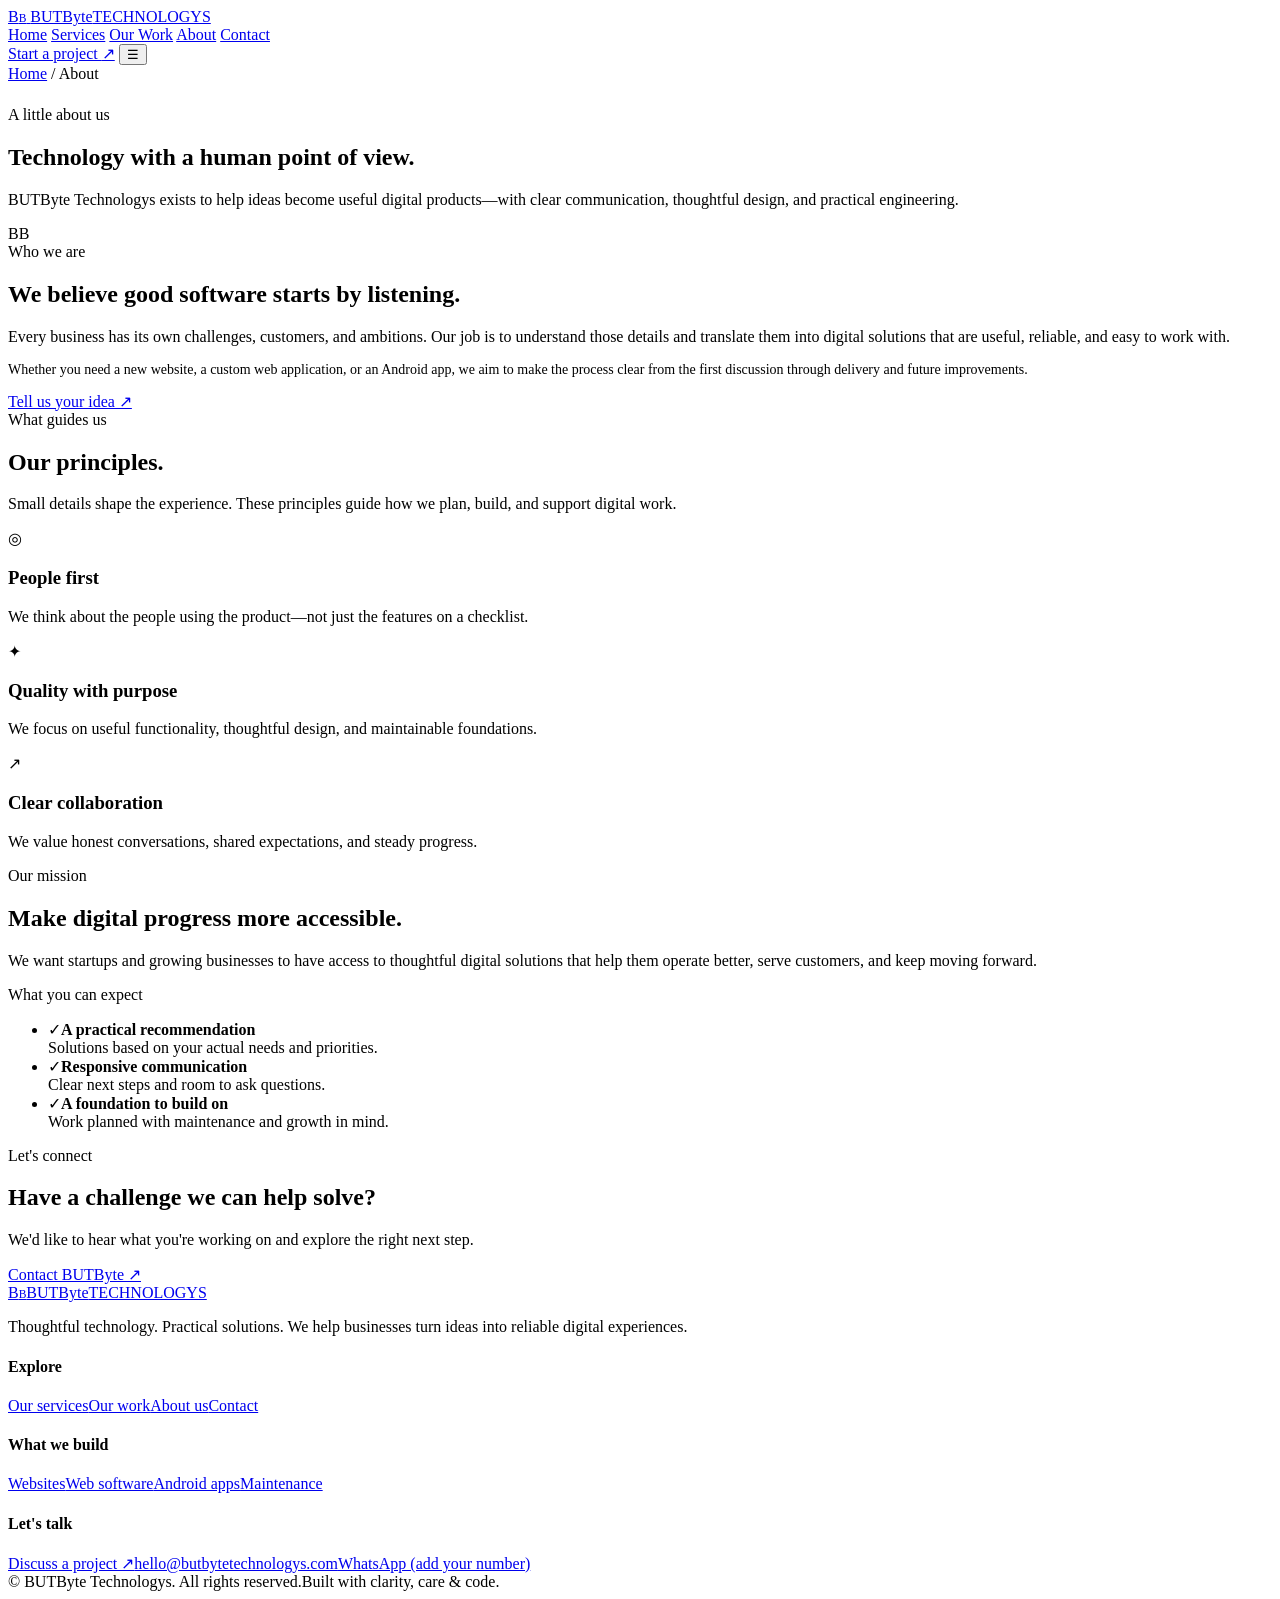
==== about.html @ 34d6089d "Add files via upload" ====
<!doctype html>
<html lang="en">
<head>
  <meta charset="utf-8">
  <meta name="viewport" content="width=device-width, initial-scale=1">
  <meta name="theme-color" content="#080d18">
  <meta name="description" content="Learn about BUTByte Technologys, a digital solutions startup focused on websites, web software, and Android apps.">
  <title>About us | BUTByte Technologys</title>
  <link rel="stylesheet" href="assets/style.css">
</head>
<body>

<div class="nav-wrap">
  <nav class="nav container" aria-label="Main navigation">
    <a class="brand" href="index.html" aria-label="BUTByte Technologys home">
      <span class="brand-mark">B<span style="font-size:.72em">B</span></span>
      <span class="brand-name">BUTByte<span>TECHNOLOGYS</span></span>
    </a>
    <div class="nav-links">
      <a href="index.html" data-page="index.html">Home</a>
      <a href="services.html" data-page="services.html">Services</a>
      <a href="work.html" data-page="work.html">Our Work</a>
      <a href="about.html" data-page="about.html">About</a>
      <a href="contact.html" data-page="contact.html">Contact</a>
    </div>
    <a class="nav-cta" href="contact.html">Start a project <span>↗</span></a>
    <button class="menu-toggle" aria-label="Toggle navigation" aria-expanded="false">☰</button>
  </nav>
</div>

<main>

<section class="page-hero"><div class="container"><div class="breadcrumb"><a href="index.html">Home</a> / About</div><div class="eyebrow" style="margin-top:23px">A little about us</div><h1>Technology with a human point of view.</h1><p class="lead">BUTByte Technologys exists to help ideas become useful digital products—with clear communication, thoughtful design, and practical engineering.</p></div></section>
<section class="section"><div class="container about-grid">
  <div class="about-mark reveal"><div class="big-mark">BB</div></div>
  <div class="reveal"><div class="mini-label">Who we are</div><h2>We believe good software starts by listening.</h2><p class="lead">Every business has its own challenges, customers, and ambitions. Our job is to understand those details and translate them into digital solutions that are useful, reliable, and easy to work with.</p><p style="color:var(--muted);font-size:14px">Whether you need a new website, a custom web application, or an Android app, we aim to make the process clear from the first discussion through delivery and future improvements.</p><a class="btn" href="contact.html">Tell us your idea ↗</a></div>
</div></section>
<section class="section" style="padding-top:0"><div class="container"><div class="section-head reveal"><div><div class="mini-label">What guides us</div><h2>Our principles.</h2></div><p>Small details shape the experience. These principles guide how we plan, build, and support digital work.</p></div><div class="values-grid">
  <article class="value-card reveal"><div class="icon-box">◎</div><h3>People first</h3><p>We think about the people using the product—not just the features on a checklist.</p></article>
  <article class="value-card reveal"><div class="icon-box">✦</div><h3>Quality with purpose</h3><p>We focus on useful functionality, thoughtful design, and maintainable foundations.</p></article>
  <article class="value-card reveal"><div class="icon-box">↗</div><h3>Clear collaboration</h3><p>We value honest conversations, shared expectations, and steady progress.</p></article>
</div></div></section>
<section class="section" style="padding-top:0"><div class="container split">
  <div class="reveal"><div class="mini-label">Our mission</div><h2>Make digital progress more accessible.</h2><p class="lead">We want startups and growing businesses to have access to thoughtful digital solutions that help them operate better, serve customers, and keep moving forward.</p></div>
  <div class="feature-panel reveal"><div class="eyebrow">What you can expect</div><ul class="feature-list"><li><span class="check">✓</span><span><strong>A practical recommendation</strong><br>Solutions based on your actual needs and priorities.</span></li><li><span class="check">✓</span><span><strong>Responsive communication</strong><br>Clear next steps and room to ask questions.</span></li><li><span class="check">✓</span><span><strong>A foundation to build on</strong><br>Work planned with maintenance and growth in mind.</span></li></ul></div>
</div></section>
<section class="section" style="padding-top:0"><div class="container"><div class="cta-band reveal"><div><div class="mini-label">Let's connect</div><h2>Have a challenge we can help solve?</h2><p>We'd like to hear what you're working on and explore the right next step.</p></div><a class="btn gold" href="contact.html">Contact BUTByte ↗</a></div></div></section>

</main>

<footer class="site-footer">
  <div class="container">
    <div class="footer-top">
      <div class="footer-intro">
        <a class="brand" href="index.html"><span class="brand-mark">B<span style="font-size:.72em">B</span></span><span class="brand-name">BUTByte<span>TECHNOLOGYS</span></span></a>
        <p>Thoughtful technology. Practical solutions. We help businesses turn ideas into reliable digital experiences.</p>
      </div>
      <div class="footer-col"><h4>Explore</h4><a href="services.html">Our services</a><a href="work.html">Our work</a><a href="about.html">About us</a><a href="contact.html">Contact</a></div>
      <div class="footer-col"><h4>What we build</h4><a href="services.html#websites">Websites</a><a href="services.html#software">Web software</a><a href="services.html#android">Android apps</a><a href="services.html#support">Maintenance</a></div>
      <div class="footer-col"><h4>Let's talk</h4><a href="contact.html">Discuss a project ↗</a><a href="mailto:hello@butbytetechnologys.com">hello@butbytetechnologys.com</a><a href="https://wa.me/" target="_blank" rel="noopener">WhatsApp (add your number)</a></div>
    </div>
    <div class="footer-bottom"><span>© <span data-year></span> BUTByte Technologys. All rights reserved.</span><span>Built with clarity, care & code.</span></div>
  </div>
</footer>

<script src="assets/script.js"></script>
</body>
</html>
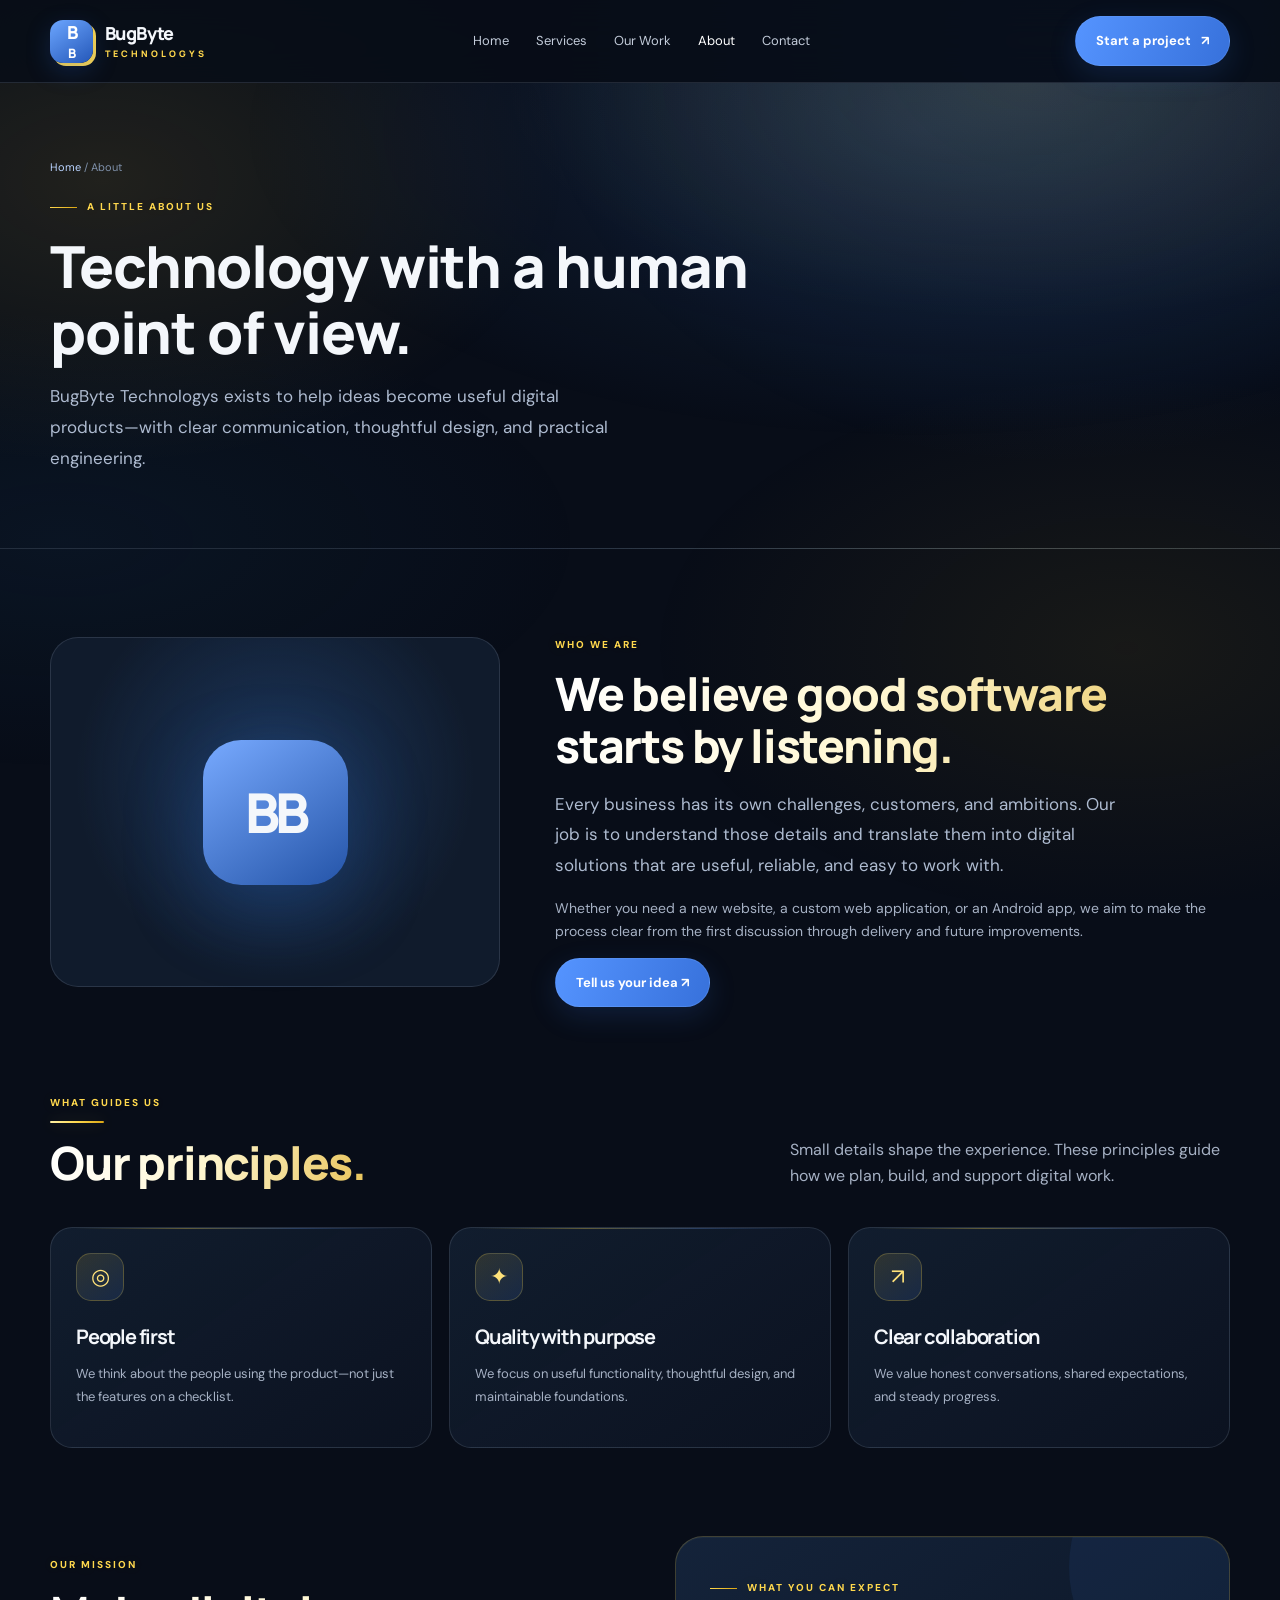
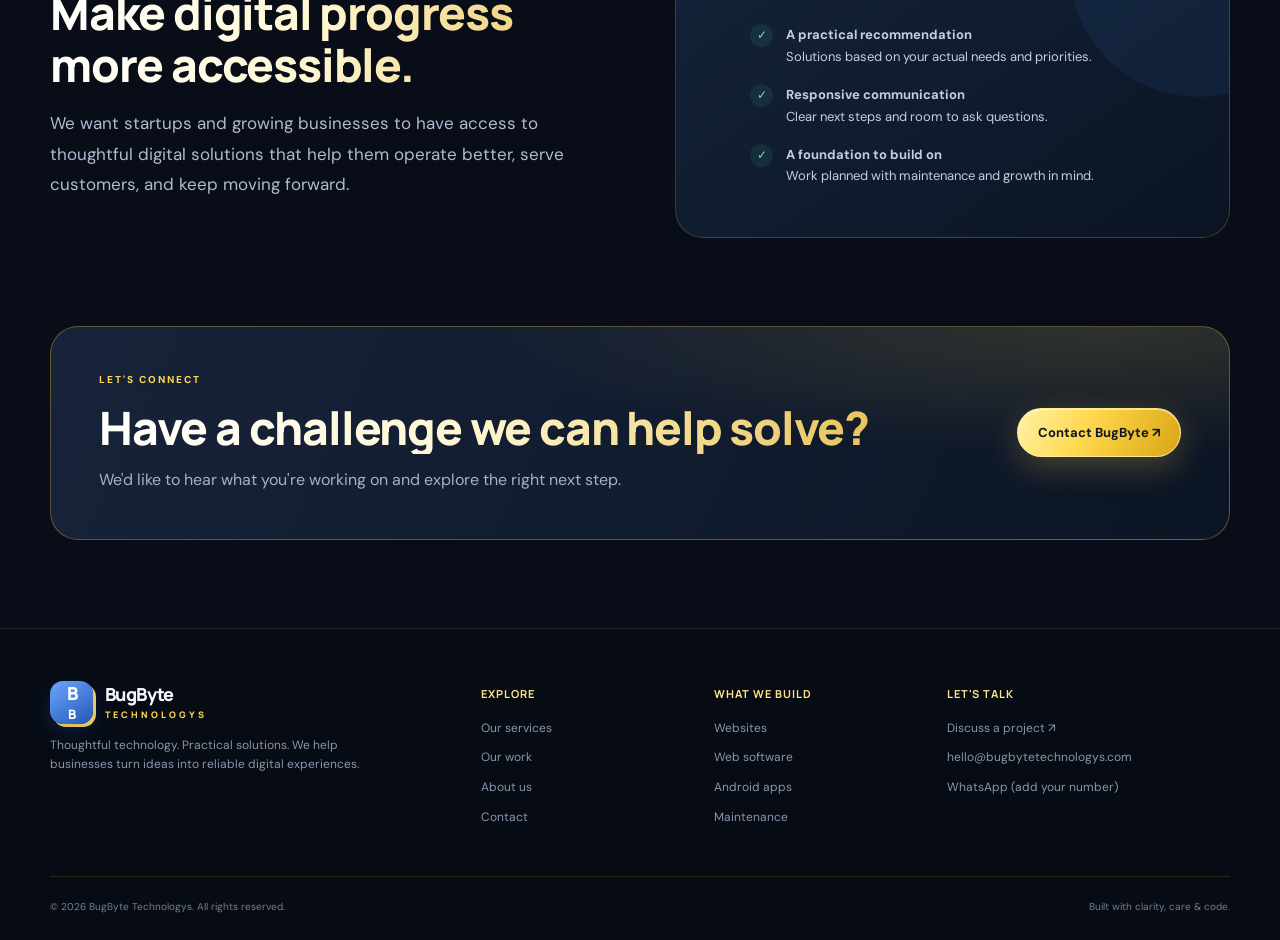
==== commit 5c9957b6: "Update website" ====
--- a/about.html
+++ b/about.html
@@ -4,17 +4,17 @@
   <meta charset="utf-8">
   <meta name="viewport" content="width=device-width, initial-scale=1">
   <meta name="theme-color" content="#080d18">
-  <meta name="description" content="Learn about BUTByte Technologys, a digital solutions startup focused on websites, web software, and Android apps.">
-  <title>About us | BUTByte Technologys</title>
+  <meta name="description" content="Learn about BugByte Technologys, a digital solutions startup focused on websites, web software, and Android apps.">
+  <title>About us | BugByte Technologys</title>
   <link rel="stylesheet" href="assets/style.css">
 </head>
 <body>
 
 <div class="nav-wrap">
   <nav class="nav container" aria-label="Main navigation">
-    <a class="brand" href="index.html" aria-label="BUTByte Technologys home">
+    <a class="brand" href="index.html" aria-label="BugByte Technologys home">
       <span class="brand-mark">B<span style="font-size:.72em">B</span></span>
-      <span class="brand-name">BUTByte<span>TECHNOLOGYS</span></span>
+      <span class="brand-name">BugByte<span>TECHNOLOGYS</span></span>
     </a>
     <div class="nav-links">
       <a href="index.html" data-page="index.html">Home</a>
@@ -30,7 +30,7 @@
 
 <main>
 
-<section class="page-hero"><div class="container"><div class="breadcrumb"><a href="index.html">Home</a> / About</div><div class="eyebrow" style="margin-top:23px">A little about us</div><h1>Technology with a human point of view.</h1><p class="lead">BUTByte Technologys exists to help ideas become useful digital products—with clear communication, thoughtful design, and practical engineering.</p></div></section>
+<section class="page-hero"><div class="container"><div class="breadcrumb"><a href="index.html">Home</a> / About</div><div class="eyebrow" style="margin-top:23px">A little about us</div><h1>Technology with a human point of view.</h1><p class="lead">BugByte Technologys exists to help ideas become useful digital products—with clear communication, thoughtful design, and practical engineering.</p></div></section>
 <section class="section"><div class="container about-grid">
   <div class="about-mark reveal"><div class="big-mark">BB</div></div>
   <div class="reveal"><div class="mini-label">Who we are</div><h2>We believe good software starts by listening.</h2><p class="lead">Every business has its own challenges, customers, and ambitions. Our job is to understand those details and translate them into digital solutions that are useful, reliable, and easy to work with.</p><p style="color:var(--muted);font-size:14px">Whether you need a new website, a custom web application, or an Android app, we aim to make the process clear from the first discussion through delivery and future improvements.</p><a class="btn" href="contact.html">Tell us your idea ↗</a></div>
@@ -44,7 +44,7 @@
   <div class="reveal"><div class="mini-label">Our mission</div><h2>Make digital progress more accessible.</h2><p class="lead">We want startups and growing businesses to have access to thoughtful digital solutions that help them operate better, serve customers, and keep moving forward.</p></div>
   <div class="feature-panel reveal"><div class="eyebrow">What you can expect</div><ul class="feature-list"><li><span class="check">✓</span><span><strong>A practical recommendation</strong><br>Solutions based on your actual needs and priorities.</span></li><li><span class="check">✓</span><span><strong>Responsive communication</strong><br>Clear next steps and room to ask questions.</span></li><li><span class="check">✓</span><span><strong>A foundation to build on</strong><br>Work planned with maintenance and growth in mind.</span></li></ul></div>
 </div></section>
-<section class="section" style="padding-top:0"><div class="container"><div class="cta-band reveal"><div><div class="mini-label">Let's connect</div><h2>Have a challenge we can help solve?</h2><p>We'd like to hear what you're working on and explore the right next step.</p></div><a class="btn gold" href="contact.html">Contact BUTByte ↗</a></div></div></section>
+<section class="section" style="padding-top:0"><div class="container"><div class="cta-band reveal"><div><div class="mini-label">Let's connect</div><h2>Have a challenge we can help solve?</h2><p>We'd like to hear what you're working on and explore the right next step.</p></div><a class="btn gold" href="contact.html">Contact BugByte ↗</a></div></div></section>
 
 </main>
 
@@ -52,14 +52,14 @@
   <div class="container">
     <div class="footer-top">
       <div class="footer-intro">
-        <a class="brand" href="index.html"><span class="brand-mark">B<span style="font-size:.72em">B</span></span><span class="brand-name">BUTByte<span>TECHNOLOGYS</span></span></a>
+        <a class="brand" href="index.html"><span class="brand-mark">B<span style="font-size:.72em">B</span></span><span class="brand-name">BugByte<span>TECHNOLOGYS</span></span></a>
         <p>Thoughtful technology. Practical solutions. We help businesses turn ideas into reliable digital experiences.</p>
       </div>
       <div class="footer-col"><h4>Explore</h4><a href="services.html">Our services</a><a href="work.html">Our work</a><a href="about.html">About us</a><a href="contact.html">Contact</a></div>
       <div class="footer-col"><h4>What we build</h4><a href="services.html#websites">Websites</a><a href="services.html#software">Web software</a><a href="services.html#android">Android apps</a><a href="services.html#support">Maintenance</a></div>
-      <div class="footer-col"><h4>Let's talk</h4><a href="contact.html">Discuss a project ↗</a><a href="mailto:hello@butbytetechnologys.com">hello@butbytetechnologys.com</a><a href="https://wa.me/" target="_blank" rel="noopener">WhatsApp (add your number)</a></div>
+      <div class="footer-col"><h4>Let's talk</h4><a href="contact.html">Discuss a project ↗</a><a href="mailto:hello@bugbytetechnologys.com">hello@bugbytetechnologys.com</a><a href="https://wa.me/" target="_blank" rel="noopener">WhatsApp (add your number)</a></div>
     </div>
-    <div class="footer-bottom"><span>© <span data-year></span> BUTByte Technologys. All rights reserved.</span><span>Built with clarity, care & code.</span></div>
+    <div class="footer-bottom"><span>© <span data-year></span> BugByte Technologys. All rights reserved.</span><span>Built with clarity, care & code.</span></div>
   </div>
 </footer>
 
--- a/assets/style.css
+++ b/assets/style.css
@@ -0,0 +1,261 @@
+@import url('https://fonts.googleapis.com/css2?family=DM+Sans:wght@400;500;600;700&family=Manrope:wght@400;500;600;700;800&display=swap');
+
+:root{
+  --bg:#080d18; --panel:#101827; --panel-2:#131f31; --text:#f4f7fb;
+  --muted:#a6b1c4; --line:rgba(195,211,235,.14); --blue:#4f8cff;
+  --cyan:#78d8ff; --gold:#FFD84D; --white:#fff; --radius:22px;
+  --shadow:0 22px 70px rgba(0,0,0,.28); --max:1180px;
+}
+*{box-sizing:border-box}
+html{scroll-behavior:smooth;scroll-padding-top:100px}
+body{margin:0;background:var(--bg);color:var(--text);font-family:'DM Sans',sans-serif;line-height:1.65}
+body::before{content:"";position:fixed;inset:0;pointer-events:none;z-index:-1;background:radial-gradient(ellipse at 82% 4%,rgba(44,101,190,.19),transparent 35%),radial-gradient(ellipse at 8% 20%,rgba(255,216,77,.10),transparent 28%),radial-gradient(ellipse at 88% 72%,rgba(217,165,20,.08),transparent 30%),radial-gradient(ellipse at 5% 60%,rgba(28,91,137,.1),transparent 30%)}
+a{color:inherit;text-decoration:none}
+img{max-width:100%;display:block}
+button,input,textarea,select{font:inherit}
+button,a{-webkit-tap-highlight-color:transparent}
+.container{width:min(var(--max),calc(100% - 44px));margin-inline:auto}
+.nav-wrap{position:sticky;top:0;z-index:50;background:rgba(8,13,24,.86);backdrop-filter:blur(18px);border-bottom:1px solid var(--line)}
+.nav{min-height:82px;display:flex;align-items:center;justify-content:space-between;gap:25px}
+.brand{display:flex;align-items:center;gap:12px;flex-shrink:0}
+.brand-mark{width:43px;height:43px;border-radius:13px;display:grid;place-items:center;background:linear-gradient(145deg,#6ca6ff,#2457b8);box-shadow:0 8px 25px #2457b844;color:white;font:800 18px Manrope,sans-serif;letter-spacing:-1.5px}
+.brand-name{font:800 18px Manrope,sans-serif;letter-spacing:-.6px;line-height:1.15}
+.brand-name span{display:block;color:var(--gold);font-size:9px;letter-spacing:3px;margin-top:5px}
+.nav-links{display:flex;align-items:center;gap:27px}
+.nav-links a{font-size:13px;color:#c3ccda;transition:color .2s}
+.nav-links a:hover,.nav-links a.active{color:white}
+.nav-cta,.btn{display:inline-flex;align-items:center;justify-content:center;gap:10px;border:0;border-radius:999px;padding:13px 20px;background:linear-gradient(110deg,#5594ff,#3771db);color:#fff;font-weight:700;font-size:13px;cursor:pointer;box-shadow:0 9px 28px #2c65c533;transition:transform .2s,filter .2s}
+.nav-cta:hover,.btn:hover{transform:translateY(-2px);filter:brightness(1.1)}
+.btn.secondary{background:rgba(255,255,255,.035);border:1px solid var(--line);box-shadow:none;color:#edf3fc}
+.btn.gold{background:linear-gradient(110deg,#FFF08A,#FFD84D 48%,#D9A514);color:#111827;box-shadow:0 10px 32px #f2c94c45}
+.menu-toggle{display:none;width:43px;height:43px;border:1px solid var(--line);background:var(--panel);color:white;border-radius:13px;font-size:22px}
+.hero{padding:95px 0 85px;position:relative;overflow:hidden}
+.hero-grid{display:grid;grid-template-columns:1.04fr .96fr;gap:64px;align-items:center}
+.eyebrow{display:inline-flex;align-items:center;gap:10px;color:#FFD84D;text-transform:uppercase;letter-spacing:2px;font-size:10px;font-weight:800}
+.eyebrow:before{content:"";height:1px;width:27px;background:var(--gold)}
+h1,h2,h3,h4{font-family:Manrope,sans-serif;line-height:1.13;letter-spacing:-1.2px;margin:0}
+h1{font-size:clamp(42px,5.2vw,70px);font-weight:800;margin:22px 0}
+h1 em{font-style:normal;color:var(--cyan)}
+h2{font-size:clamp(30px,3.6vw,46px);font-weight:800;text-wrap:balance}
+h3{font-size:20px}
+.lead{color:#aebbd0;font-size:17px;max-width:570px;line-height:1.8}
+.hero-actions{display:flex;flex-wrap:wrap;gap:12px;margin-top:30px}
+.proof-row{display:flex;align-items:center;gap:22px;margin-top:36px;color:#aab6c9;font-size:12px}
+.proof-item{display:flex;align-items:center;gap:8px}
+.proof-dot{width:7px;height:7px;border-radius:50%;background:#65d6b0;box-shadow:0 0 12px #65d6b088}
+.hero-art{position:relative;min-height:440px;display:grid;place-items:center}
+.orbit{position:absolute;width:390px;height:390px;border:1px solid rgba(112,165,255,.18);border-radius:50%;animation:rotate 28s linear infinite}
+.orbit:before,.orbit:after{content:"";position:absolute;border:1px solid rgba(112,165,255,.14);border-radius:50%}
+.orbit:before{inset:35px}.orbit:after{inset:75px}
+.orbit-dot{position:absolute;top:45px;right:48px;width:11px;height:11px;border-radius:50%;background:var(--gold);box-shadow:0 0 25px #d9bd82}
+.code-window{position:relative;z-index:2;width:min(100%,430px);border:1px solid rgba(159,194,247,.23);border-radius:20px;background:linear-gradient(145deg,rgba(21,34,54,.96),rgba(9,16,29,.96));box-shadow:0 35px 90px #0008;overflow:hidden;transform:rotate(-2deg);animation:float 6s ease-in-out infinite}
+.window-top{height:48px;display:flex;align-items:center;padding:0 17px;gap:7px;border-bottom:1px solid var(--line);color:#8292ac;font-size:11px}
+.window-top i{width:7px;height:7px;border-radius:50%;background:#ff7373}.window-top i:nth-child(2){background:#f5c65b}.window-top i:nth-child(3){background:#60d9a1}
+.window-top span{margin-left:auto}
+.code-body{padding:26px 28px 30px;font:12px/2 'SFMono-Regular',Consolas,monospace;color:#b7c9e5}
+.code-line{display:block}.code-line .num{display:inline-block;width:28px;color:#4c5f7d}.pink{color:#e8a4ff}.blue{color:#79b8ff}.green{color:#8ce0b6}.yellow{color:#e8ce87}
+.floating-card{position:absolute;z-index:3;padding:14px 17px;border:1px solid rgba(170,198,240,.18);border-radius:15px;background:#111d2ff0;box-shadow:var(--shadow);font-size:12px;animation:float 5s ease-in-out infinite}
+.floating-card strong{display:block;font:700 13px Manrope;margin-bottom:3px}.floating-card span{color:var(--muted);font-size:10px}
+.card-one{left:-4px;bottom:62px}.card-two{right:-5px;top:65px;animation-delay:-2s}
+.spark{color:var(--gold);font-size:16px;margin-right:7px}
+.section{padding:88px 0}
+.section-head{display:flex;justify-content:space-between;align-items:end;gap:30px;margin-bottom:38px}
+.section-head p{max-width:440px;color:var(--muted);margin:0}
+.center{text-align:center}.center .section-head{display:block}.center .section-head p{margin:17px auto 0}
+.mini-label{color:#FFD84D;font-size:10px;font-weight:800;letter-spacing:2px;text-transform:uppercase;margin-bottom:14px}
+.service-grid{display:grid;grid-template-columns:repeat(3,1fr);gap:17px}
+.service-card,.project-card,.value-card,.contact-card,.info-card{border:1px solid var(--line);border-radius:var(--radius);background:linear-gradient(145deg,rgba(19,31,49,.9),rgba(12,20,34,.85));transition:transform .25s,border-color .25s;overflow:hidden}
+.service-card{padding:28px;min-height:260px}
+.service-card:hover,.project-card:hover,.value-card:hover{transform:translateY(-5px);border-color:rgba(103,161,255,.45)}
+.icon-box{width:48px;height:48px;display:grid;place-items:center;border-radius:15px;background:rgba(79,140,255,.13);border:1px solid rgba(79,140,255,.2);color:#8eb9ff;font-size:22px;margin-bottom:25px}
+.service-card p,.value-card p,.project-card p{font-size:13px;color:var(--muted);line-height:1.8}
+.text-link{display:inline-flex;align-items:center;gap:8px;color:#a9cbff;font-size:12px;font-weight:700;margin-top:10px}
+.text-link:hover{color:white}
+.trust-strip{border-block:1px solid var(--line);background:rgba(255,255,255,.018);padding:25px 0}
+.trust-inner{display:flex;align-items:center;justify-content:space-between;gap:20px;flex-wrap:wrap}
+.trust-label{font-size:10px;letter-spacing:1.6px;color:#77859d;text-transform:uppercase}
+.trust-word{font:700 13px Manrope;color:#8997ae;letter-spacing:1px}
+.split{display:grid;grid-template-columns:1fr 1fr;gap:70px;align-items:center}
+.feature-panel{padding:34px;border:1px solid var(--line);border-radius:28px;background:linear-gradient(145deg,#14233a,#0b1423);position:relative;overflow:hidden}
+.feature-panel:after{content:"";position:absolute;width:260px;height:260px;border-radius:50%;background:#397bdf17;right:-100px;top:-100px}
+.feature-list{display:grid;gap:17px;margin-top:27px}
+.feature-list li{list-style:none;display:flex;gap:13px;color:#c5cede;font-size:13px}
+.check{display:grid;place-items:center;flex-shrink:0;width:23px;height:23px;border-radius:50%;background:#3a9d7c22;color:#79ddb8;font-size:12px}
+.stats{display:grid;grid-template-columns:repeat(3,1fr);gap:15px;margin-top:35px}
+.stat{padding:17px 12px;border-left:1px solid var(--line)}.stat strong{font:800 27px Manrope;display:block}.stat span{font-size:10px;color:var(--muted)}
+.project-grid{display:grid;grid-template-columns:repeat(3,1fr);gap:18px}
+.project-visual{height:190px;display:grid;place-items:center;position:relative;overflow:hidden;background:radial-gradient(circle at 50% 40%,#264e8b,#101c31 70%)}
+.project-visual.purple{background:radial-gradient(circle at 50% 40%,#503f86,#17162f 70%)}
+.project-visual.teal{background:radial-gradient(circle at 50% 40%,#176d77,#0b202d 70%)}
+.mock-browser{width:78%;height:125px;background:#0a1321;border:1px solid #8eb5ff55;border-radius:10px;box-shadow:0 18px 35px #0005;transform:perspective(600px) rotateY(-8deg) rotateX(3deg);overflow:hidden}
+.mock-bar{height:15px;border-bottom:1px solid #ffffff18;display:flex;gap:4px;align-items:center;padding:0 8px}.mock-bar i{width:4px;height:4px;border-radius:50%;background:#7e9cc5}
+.mock-content{padding:13px;display:grid;grid-template-columns:1fr .7fr;gap:10px}
+.mock-heading{height:8px;width:80%;background:#c4d7f5;border-radius:3px;margin:5px 0 8px}.mock-lines{height:4px;width:95%;background:#405575;border-radius:3px;margin:5px 0}.mock-lines.short{width:65%}
+.mock-block{height:55px;border-radius:5px;background:linear-gradient(145deg,#5c9eff,#263f78)}
+.project-body{padding:22px}.tag-row{display:flex;gap:7px;flex-wrap:wrap;margin-top:15px}.tag{font-size:9px;color:#aebbd0;border:1px solid var(--line);border-radius:999px;padding:5px 9px}
+.cta-band{padding:45px 48px;border:1px solid #4975b85c;border-radius:28px;background:radial-gradient(ellipse at 90% 0%,#3266a936,transparent 45%),linear-gradient(115deg,#12223a,#0c1524);display:flex;align-items:center;justify-content:space-between;gap:30px}
+.cta-band p{color:var(--muted);max-width:600px;margin:13px 0 0}
+.page-hero{padding:75px 0 58px;border-bottom:1px solid var(--line);background:radial-gradient(ellipse at 75% 0%,#2d5d9d2b,transparent 48%)}
+.page-hero h1{font-size:clamp(38px,5vw,58px);max-width:850px;margin:17px 0}
+.breadcrumb{font-size:11px;color:#7f91ab}.breadcrumb a{color:#b9d3ff}
+.service-detail-grid{display:grid;grid-template-columns:1fr 1fr;gap:18px}
+.detail-card{padding:30px;border:1px solid var(--line);border-radius:20px;background:var(--panel)}
+.detail-card p{color:var(--muted);font-size:13px}
+.detail-card ul{padding-left:18px;color:#c2ccda;font-size:13px}.detail-card li{margin:8px 0}
+.process-grid{display:grid;grid-template-columns:repeat(4,1fr);gap:15px}
+.process-step{padding:24px;border-top:1px solid #5d8dd0;background:linear-gradient(180deg,#132239,transparent);border-radius:0 0 16px 16px}
+.step-no{color:#FFD84D;font:800 11px Manrope;letter-spacing:2px}.process-step h3{margin:15px 0 10px}.process-step p{font-size:12px;color:var(--muted)}
+.about-grid{display:grid;grid-template-columns:.8fr 1.2fr;gap:55px;align-items:start}
+.about-mark{min-height:350px;border:1px solid var(--line);border-radius:28px;background:radial-gradient(circle at 50% 40%,#2b5a9b70,transparent 65%),#101b2c;display:grid;place-items:center}
+.big-mark{width:145px;height:145px;border-radius:38px;display:grid;place-items:center;background:linear-gradient(145deg,#78aaff,#2454a8);font:800 55px Manrope;letter-spacing:-5px;box-shadow:0 25px 80px #2864bb55}
+.values-grid{display:grid;grid-template-columns:repeat(3,1fr);gap:17px}
+.value-card{padding:25px}
+.contact-layout{display:grid;grid-template-columns:.8fr 1.2fr;gap:25px;align-items:start}
+.contact-stack{display:grid;gap:15px}
+.contact-card{padding:23px}
+.contact-card .icon-box{margin-bottom:15px}
+.contact-card p{font-size:12px;color:var(--muted);margin-bottom:0}
+.form-card{padding:30px;border:1px solid var(--line);border-radius:24px;background:linear-gradient(145deg,#121e30,#0b1422)}
+.form-grid{display:grid;grid-template-columns:1fr 1fr;gap:16px}
+.field{display:grid;gap:7px}.field.full{grid-column:1/-1}
+.field label{font-size:11px;color:#c4cfdf;font-weight:700}
+.field input,.field select,.field textarea{width:100%;padding:13px 14px;border:1px solid #33435b;border-radius:11px;background:#091220;color:#f5f7fb;outline:none;transition:border-color .2s}
+.field input:focus,.field select:focus,.field textarea:focus{border-color:#6da4ff}
+.field textarea{resize:vertical;min-height:130px}
+.form-note{font-size:10px;color:#8493aa;margin-top:12px}
+.site-footer{padding:52px 0 25px;border-top:1px solid var(--line);background:#070b13}
+.footer-top{display:grid;grid-template-columns:1.4fr .7fr .7fr 1fr;gap:35px;padding-bottom:38px}
+.footer-intro p{max-width:310px;color:#8997ad;font-size:12px}
+.footer-col h4{font:700 11px Manrope;letter-spacing:1px;text-transform:uppercase;margin:5px 0 18px;color:#dfe7f4}
+.footer-col a{display:block;color:#8997ad;font-size:12px;margin:10px 0}.footer-col a:hover{color:white}
+.footer-bottom{display:flex;justify-content:space-between;gap:15px;flex-wrap:wrap;border-top:1px solid var(--line);padding-top:22px;color:#718098;font-size:10px}
+.reveal{opacity:0;transform:translateY(22px);transition:opacity .7s ease,transform .7s ease}.reveal.visible{opacity:1;transform:translateY(0)}
+@keyframes float{0%,100%{transform:translateY(0) rotate(-2deg)}50%{transform:translateY(-10px) rotate(-1deg)}}
+@keyframes rotate{to{transform:rotate(360deg)}}
+@media(max-width:950px){
+ .nav-links{gap:16px}.nav-links a{font-size:12px}.hero-grid{gap:25px}.hero-art{min-height:370px}.orbit{width:320px;height:320px}
+ .service-grid,.project-grid{grid-template-columns:repeat(2,1fr)}.footer-top{grid-template-columns:1.2fr 1fr 1fr}.footer-col:last-child{grid-column:2/4}
+ .split{gap:35px}
+}
+@media(max-width:760px){
+ .container{width:min(var(--max),calc(100% - 32px))}.nav{min-height:72px}.menu-toggle{display:block}.nav-cta{display:none}
+ .nav-links{display:none;position:absolute;left:16px;right:16px;top:72px;padding:17px;border:1px solid var(--line);border-radius:17px;background:#0d1727;box-shadow:var(--shadow);align-items:stretch;gap:0;flex-direction:column}
+ .nav-links.open{display:flex}.nav-links a{padding:13px 10px;border-bottom:1px solid var(--line);font-size:14px}.nav-links a:last-child{border:0}
+ .hero{padding:60px 0 45px}.hero-grid,.split,.about-grid,.contact-layout{grid-template-columns:1fr}.hero-grid{gap:10px}.hero-art{min-height:350px;margin-top:12px}.orbit{width:300px;height:300px}
+ h1{font-size:clamp(40px,11vw,57px)}.lead{font-size:15px}.proof-row{flex-wrap:wrap;gap:13px}
+ .section{padding:62px 0}.section-head{display:block}.section-head p{margin-top:15px}.service-grid,.project-grid,.values-grid{grid-template-columns:1fr}
+ .service-card{min-height:unset}.cta-band{padding:30px 25px;display:block}.cta-band .btn{margin-top:23px}
+ .process-grid{grid-template-columns:1fr 1fr}.service-detail-grid{grid-template-columns:1fr}.footer-top{grid-template-columns:1fr 1fr;gap:28px}.footer-intro{grid-column:1/-1}.footer-col:last-child{grid-column:auto}
+ .about-mark{min-height:260px}.stats{gap:5px}.stat strong{font-size:23px}.form-grid{grid-template-columns:1fr}.field.full{grid-column:auto}
+ .page-hero{padding:55px 0 40px}
+}
+@media(max-width:420px){.container{width:calc(100% - 26px)}.hero-art{min-height:300px}.orbit{width:260px;height:260px}.code-body{padding:18px;font-size:10px}.floating-card{padding:10px 12px}.card-one{left:0;bottom:25px}.card-two{right:0;top:25px}.process-grid{grid-template-columns:1fr}.footer-top{grid-template-columns:1fr 1fr}.proof-row{font-size:10px}}
+@media(prefers-reduced-motion:reduce){*,*::before,*::after{animation-duration:.01ms!important;animation-iteration-count:1!important;scroll-behavior:auto!important;transition-duration:.01ms!important}.reveal{opacity:1;transform:none}}
+
+
+/* Extra yellow-gold brand treatment */
+.brand-mark { box-shadow: 0 8px 25px #2457b844, 3px 3px 0 #FFD84D; }
+.eyebrow:before { background: linear-gradient(90deg,#FFD84D,#D9A514); }
+.text-link:hover { color: #FFD84D; }
+.tag:hover { border-color: #FFD84D88; color: #FFF08A; }
+.service-card:hover .icon-box,
+.value-card:hover .icon-box { border-color: #FFD84D66; color: #FFD84D; }
+.cta-band { border-color: #FFD84D40; }
+.footer-col a:hover { color: #FFD84D; }
+::selection { background: #FFD84D; color: #080d18; }
+
+
+/* Premium yellow + gold finish */
+:root {
+  --gold: #FFD84D;
+  --gold-deep: #D9A514;
+  --gold-light: #FFF2A6;
+}
+h1 em {
+  background: linear-gradient(100deg, #FFF2A6 0%, #FFD84D 38%, #E7AD21 72%, #FFF0A0 100%);
+  -webkit-background-clip: text;
+  background-clip: text;
+  color: transparent;
+  filter: drop-shadow(0 5px 22px rgba(255,216,77,.12));
+}
+h2 {
+  background: linear-gradient(100deg, #FFFFFF 0%, #FFF7D1 48%, #E8C45B 100%);
+  -webkit-background-clip: text;
+  background-clip: text;
+  color: transparent;
+}
+.mini-label, .step-no, .eyebrow {
+  color: #FFD84D;
+  text-shadow: 0 0 18px rgba(255,216,77,.12);
+}
+.section-head .mini-label::after {
+  content: "";
+  display: block;
+  width: 54px;
+  height: 2px;
+  margin-top: 10px;
+  border-radius: 99px;
+  background: linear-gradient(90deg, #FFF2A6, #FFD84D, #D9A514);
+  box-shadow: 0 0 16px rgba(255,216,77,.24);
+}
+.center .section-head .mini-label::after { margin-inline: auto; }
+.btn.gold, .cta-band .btn.gold {
+  background: linear-gradient(115deg, #FFF2A6 0%, #FFD84D 42%, #D9A514 100%);
+  border: 1px solid rgba(255,242,166,.75);
+  color: #101522;
+  box-shadow: 0 10px 32px rgba(242,201,76,.26), inset 0 1px 0 rgba(255,255,255,.55);
+}
+.nav-cta, .btn:not(.secondary):not(.gold) {
+  border: 1px solid rgba(126,174,255,.24);
+}
+.service-card, .project-card, .value-card, .contact-card, .info-card, .detail-card {
+  position: relative;
+}
+.service-card::before, .project-card::before, .value-card::before, .contact-card::before, .detail-card::before {
+  content: "";
+  position: absolute;
+  top: 0;
+  left: 24px;
+  right: 24px;
+  height: 1px;
+  background: linear-gradient(90deg, transparent, rgba(255,216,77,.45), rgba(121,169,255,.35), transparent);
+  opacity: .75;
+  pointer-events: none;
+}
+.service-card:hover, .project-card:hover, .value-card:hover, .contact-card:hover, .detail-card:hover {
+  border-color: rgba(255,216,77,.36);
+  box-shadow: 0 18px 50px rgba(0,0,0,.2), 0 0 28px rgba(255,216,77,.045);
+}
+.icon-box {
+  background: linear-gradient(145deg, rgba(255,216,77,.13), rgba(79,140,255,.13));
+  border-color: rgba(255,216,77,.22);
+  color: #FFE27A;
+}
+.feature-panel {
+  border-color: rgba(255,216,77,.20);
+  box-shadow: inset 0 1px 0 rgba(255,242,166,.04);
+}
+.page-hero {
+  background: radial-gradient(ellipse at 80% 0%, rgba(255,216,77,.12), transparent 36%),
+              radial-gradient(ellipse at 72% 10%, rgba(45,93,157,.24), transparent 52%);
+}
+.trust-strip { border-color: rgba(255,216,77,.14); }
+.trust-label { color: #D8C27E; }
+.orbit { border-color: rgba(255,216,77,.16); }
+.orbit:before, .orbit:after { border-color: rgba(255,216,77,.10); }
+.orbit-dot { background: #FFF2A6; box-shadow: 0 0 25px rgba(255,216,77,.65); }
+.floating-card { border-color: rgba(255,216,77,.20); }
+.tag { transition: border-color .2s, color .2s, background .2s; }
+.tag:hover { background: rgba(255,216,77,.07); }
+.cta-band {
+  border-color: rgba(255,216,77,.30);
+  background: radial-gradient(ellipse at 90% 0%, rgba(255,216,77,.14), transparent 42%),
+              linear-gradient(115deg, #17233a, #0c1524);
+}
+.brand-name span { color: #FFD84D; }
+.footer-col h4 { color: #FFE58A; }
+.footer-bottom { border-top-color: rgba(255,216,77,.14); }
+::selection { background: #FFD84D; color: #080d18; }
+@media (prefers-reduced-motion: reduce) {
+  .service-card:hover, .project-card:hover, .value-card:hover { transform: none; }
+}
